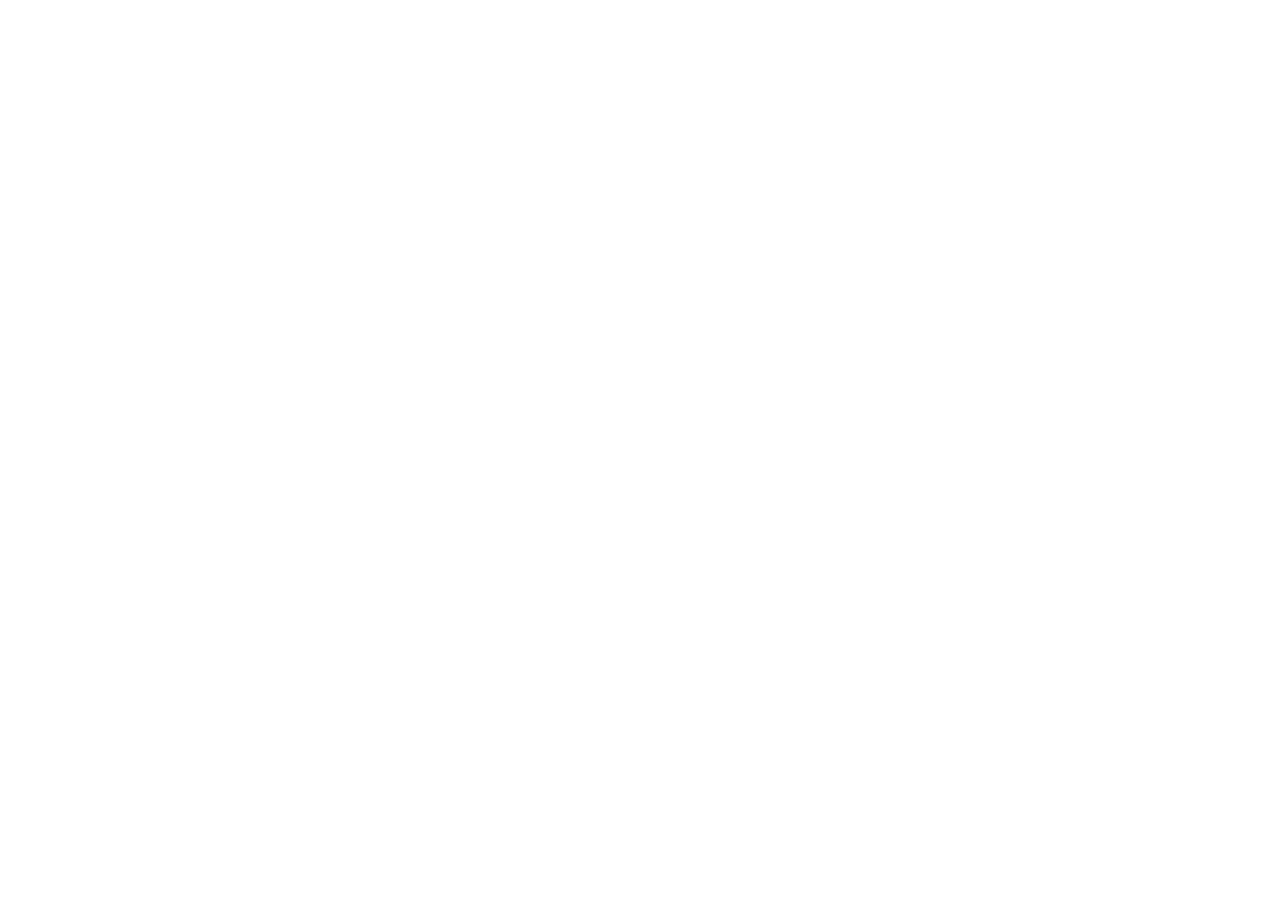
==== index.html @ 7a563572 "Add AI career blog homepage" ====
<!doctype html>
<html lang="zh-CN">
  <head>
    <meta charset="UTF-8" />
    <meta name="viewport" content="width=device-width, initial-scale=1.0" />
    <meta
      name="description"
      content="中级 AI 应用工程师求职准备博客，记录两个月学习路线、每日任务和项目进展。"
    />
    <title>AI 求职实验室</title>
    <link rel="stylesheet" href="./src/styles.css" />
  </head>
  <body>
    <div id="app"></div>
    <script type="module" src="./src/app.js"></script>
  </body>
  </html>
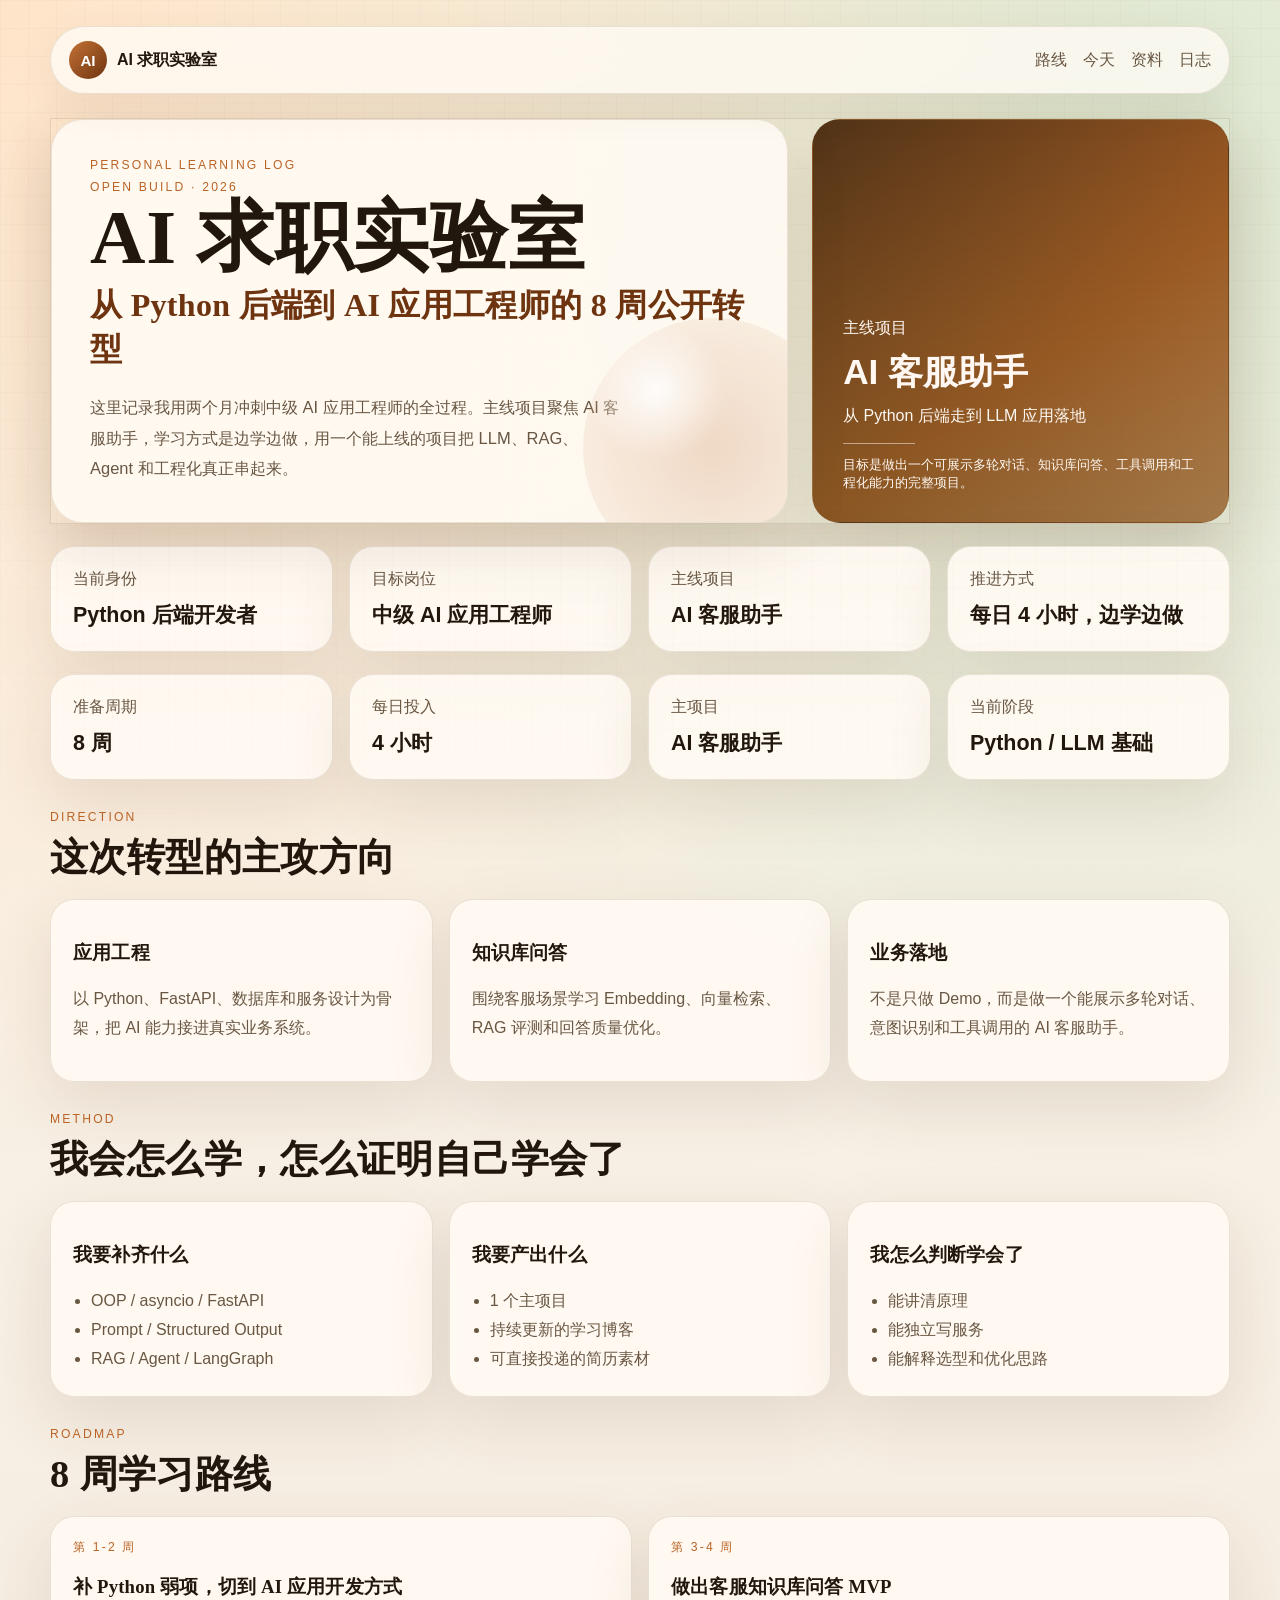
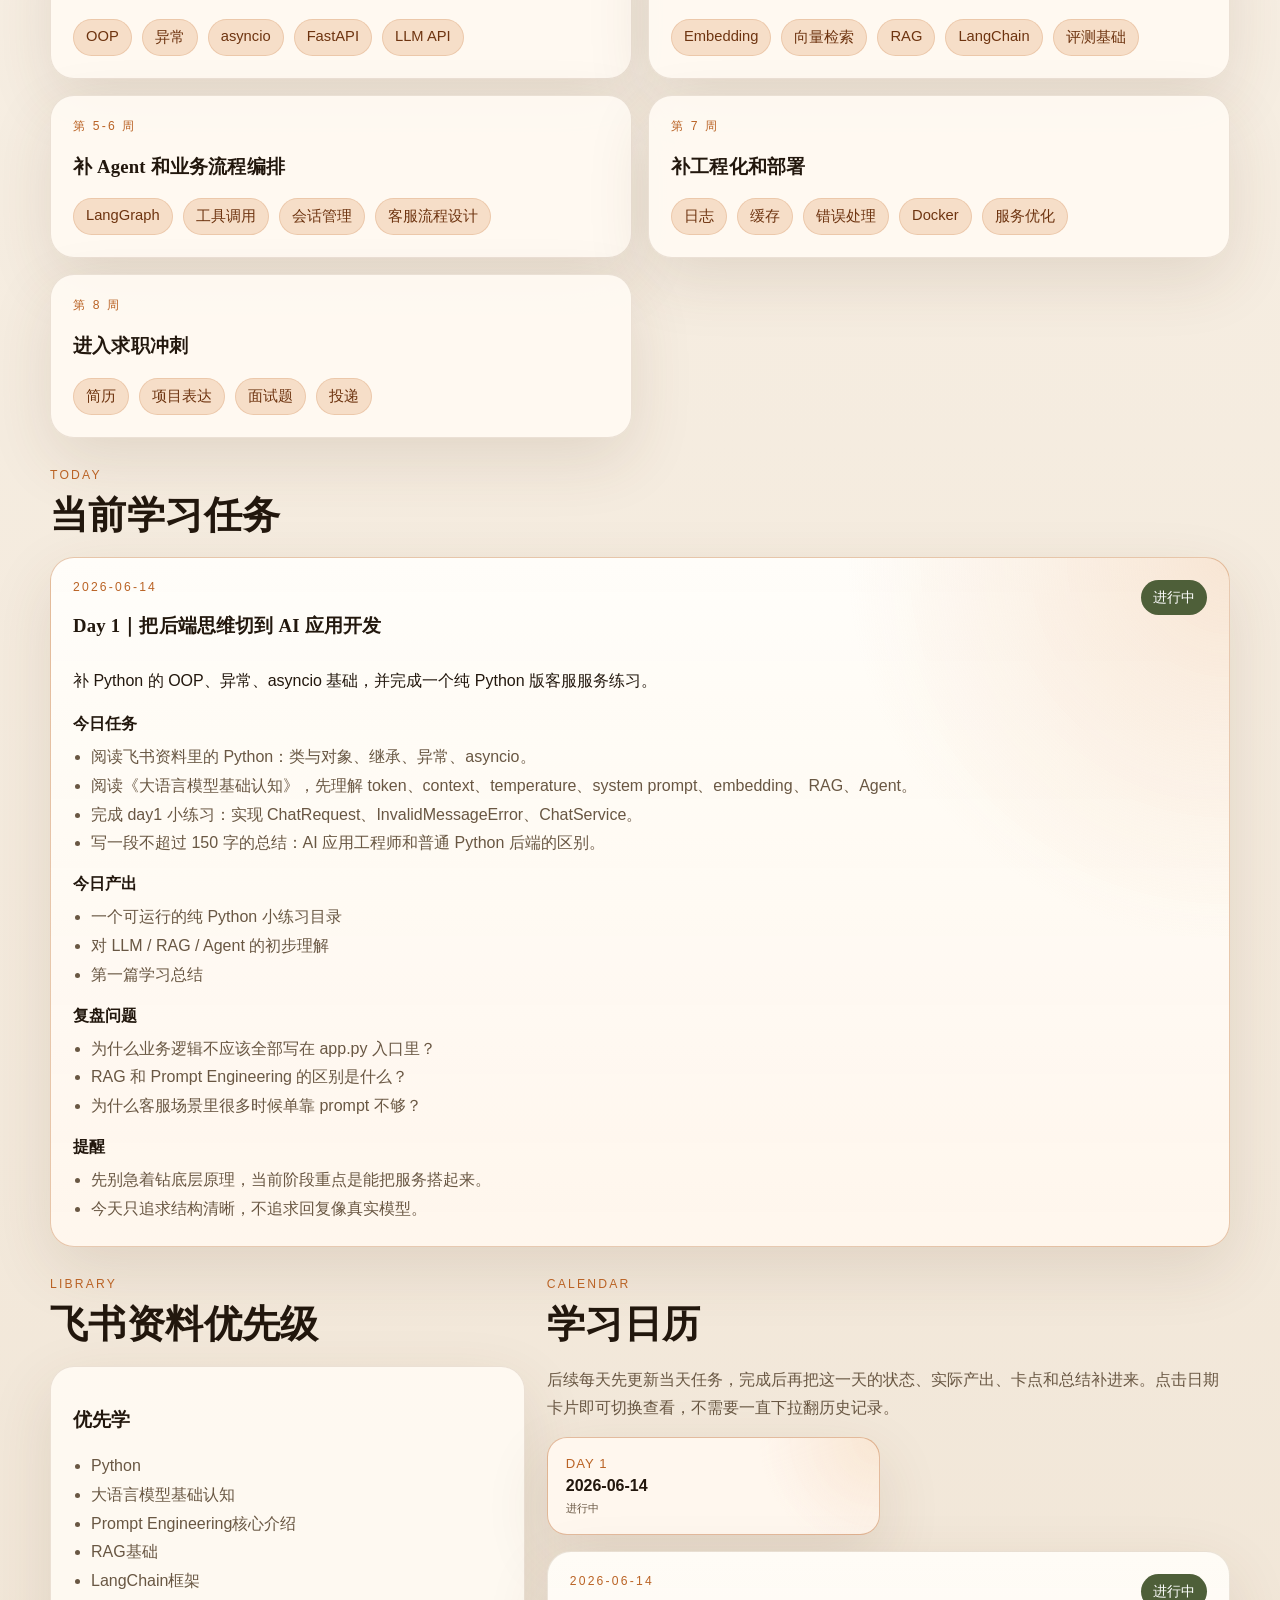
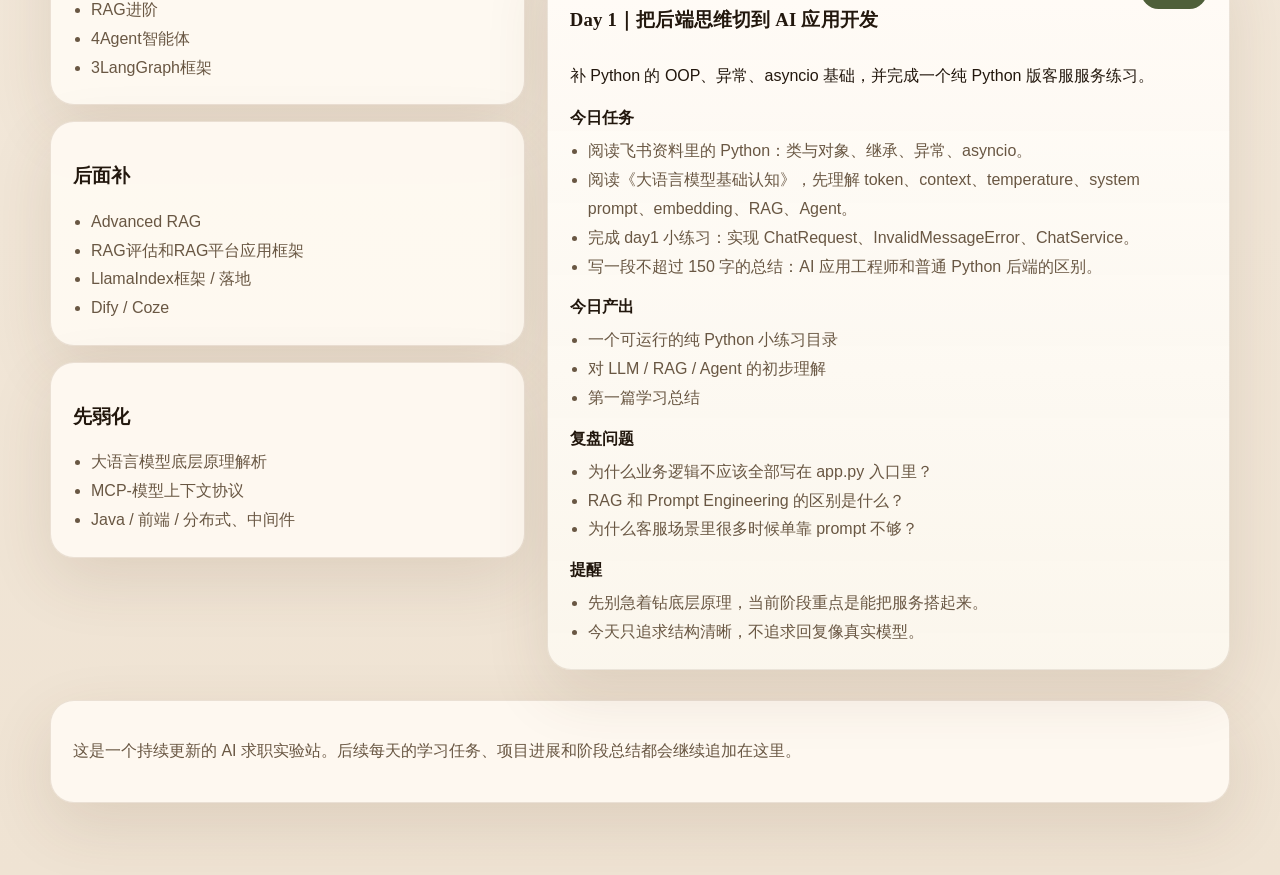
==== commit 657871ab: "Turn homepage into section portal" ====
--- a/index.html
+++ b/index.html
@@ -5,13 +5,13 @@
     <meta name="viewport" content="width=device-width, initial-scale=1.0" />
     <meta
       name="description"
-      content="中级 AI 应用工程师求职准备博客，记录两个月学习路线、每日任务和项目进展。"
+      content="中级 AI 应用工程师求职准备博客首页，包含学习路线、每日任务、资料优先级和学习日历入口。"
     />
     <title>AI 求职实验室</title>
     <link rel="stylesheet" href="./src/styles.css" />
   </head>
-  <body>
+  <body data-page="home">
     <div id="app"></div>
     <script type="module" src="./src/app.js"></script>
   </body>
-  </html>
+</html>
--- a/src/styles.css
+++ b/src/styles.css
@@ -0,0 +1,487 @@
+:root {
+  color-scheme: light;
+  --bg: #f5efe6;
+  --paper: rgba(255, 250, 243, 0.93);
+  --card: rgba(255, 252, 247, 0.9);
+  --line: rgba(111, 80, 45, 0.14);
+  --text: #22170d;
+  --muted: #695743;
+  --accent: #ba6325;
+  --accent-deep: #6e3410;
+  --accent-soft: rgba(241, 208, 178, 0.65);
+  --olive: #4e5f39;
+  --shadow: 0 22px 64px rgba(92, 57, 30, 0.12);
+  font-family: "IBM Plex Sans", "PingFang SC", "Hiragino Sans GB", "Microsoft YaHei", sans-serif;
+}
+
+* {
+  box-sizing: border-box;
+}
+
+html {
+  scroll-behavior: smooth;
+}
+
+body {
+  margin: 0;
+  min-width: 320px;
+  color: var(--text);
+  background:
+    radial-gradient(circle at top left, rgba(255, 226, 195, 0.84), transparent 28%),
+    radial-gradient(circle at 85% 4%, rgba(210, 226, 198, 0.76), transparent 25%),
+    linear-gradient(180deg, #fbf5ec 0%, #efe3d3 100%);
+}
+
+body::before {
+  content: "";
+  position: fixed;
+  inset: 0;
+  pointer-events: none;
+  background-image:
+    linear-gradient(rgba(126, 92, 57, 0.035) 1px, transparent 1px),
+    linear-gradient(90deg, rgba(126, 92, 57, 0.035) 1px, transparent 1px);
+  background-size: 28px 28px;
+  mask-image: linear-gradient(180deg, rgba(0, 0, 0, 0.88), rgba(0, 0, 0, 0.16));
+}
+
+a {
+  color: inherit;
+  text-decoration: none;
+}
+
+#app {
+  min-height: 100vh;
+}
+
+.page-shell {
+  width: min(1180px, calc(100% - 32px));
+  margin: 0 auto;
+  padding: 26px 0 72px;
+}
+
+.site-header {
+  position: sticky;
+  top: 14px;
+  z-index: 20;
+  display: flex;
+  align-items: center;
+  justify-content: space-between;
+  gap: 18px;
+  margin-bottom: 24px;
+  padding: 14px 18px;
+  border: 1px solid var(--line);
+  border-radius: 999px;
+  background: rgba(255, 251, 245, 0.78);
+  box-shadow: 0 12px 40px rgba(89, 59, 34, 0.08);
+  backdrop-filter: blur(16px);
+}
+
+.brand {
+  display: flex;
+  gap: 10px;
+  align-items: center;
+  font-weight: 700;
+}
+
+.brand-mark {
+  display: inline-grid;
+  place-items: center;
+  width: 38px;
+  height: 38px;
+  border-radius: 50%;
+  color: white;
+  background: linear-gradient(135deg, #c47235, #6e3410);
+  font-size: 0.95rem;
+}
+
+.site-nav {
+  display: flex;
+  flex-wrap: wrap;
+  gap: 16px;
+  color: var(--muted);
+}
+
+.site-nav a:hover {
+  color: var(--accent-deep);
+}
+
+.hero,
+.hero-copy,
+.hero-panel,
+.metric-card,
+.identity-card,
+.roadmap-card,
+.focus-card,
+.pillar-card,
+.entry-card,
+.library-card,
+.site-footer {
+  border: 1px solid var(--line);
+  box-shadow: var(--shadow);
+}
+
+.hero {
+  display: grid;
+  grid-template-columns: minmax(0, 1.45fr) minmax(310px, 0.82fr);
+  gap: 24px;
+  align-items: stretch;
+}
+
+.hero-copy,
+.hero-panel,
+.metric-card,
+.identity-card,
+.roadmap-card,
+.focus-card,
+.pillar-card,
+.entry-card,
+.library-card,
+.site-footer {
+  background: var(--paper);
+}
+
+.hero-copy {
+  position: relative;
+  overflow: hidden;
+  padding: 38px;
+  border-radius: 32px;
+}
+
+.hero-copy::after {
+  content: "";
+  position: absolute;
+  right: -56px;
+  bottom: -56px;
+  width: 260px;
+  height: 260px;
+  border-radius: 50%;
+  background:
+    radial-gradient(circle at 28% 28%, rgba(255, 255, 255, 0.88), transparent 26%),
+    radial-gradient(circle, rgba(186, 99, 37, 0.21), rgba(186, 99, 37, 0.03));
+}
+
+.hero h1,
+.hero h2,
+.section-title h2,
+.roadmap-card h3,
+.entry-card h3,
+.focus-card h3,
+.pillar-card h3,
+.library-card h3 {
+  font-family: "Iowan Old Style", "Times New Roman", "Songti SC", serif;
+  letter-spacing: 0.01em;
+}
+
+.hero-badge,
+.eyebrow {
+  margin: 0 0 8px;
+  text-transform: uppercase;
+  letter-spacing: 0.18em;
+  font-size: 0.76rem;
+  color: var(--accent);
+}
+
+.hero h1 {
+  margin: 0;
+  font-size: clamp(2.8rem, 6vw, 4.8rem);
+  line-height: 0.94;
+}
+
+.hero h2 {
+  margin: 10px 0 0;
+  font-size: clamp(1.18rem, 3vw, 2rem);
+  color: var(--accent-deep);
+}
+
+.hero-intro {
+  max-width: 58ch;
+  margin: 20px 0 0;
+  line-height: 1.85;
+  color: var(--muted);
+  font-size: 1.03rem;
+}
+
+.hero-panel {
+  display: flex;
+  flex-direction: column;
+  justify-content: flex-end;
+  gap: 10px;
+  padding: 30px;
+  border-radius: 28px;
+  color: #fff8f2;
+  background:
+    linear-gradient(180deg, rgba(43, 60, 31, 0.15), rgba(43, 60, 31, 0.34)),
+    linear-gradient(145deg, #573116 0%, #ba6325 58%, #e2985e 100%);
+}
+
+.hero-panel p,
+.hero-panel span,
+.hero-panel small {
+  margin: 0;
+}
+
+.hero-panel strong {
+  font-size: clamp(1.8rem, 4vw, 2.2rem);
+}
+
+.hero-panel-line {
+  width: 72px;
+  height: 1px;
+  margin: 6px 0 2px;
+  background: rgba(255, 248, 242, 0.5);
+}
+
+.identity-grid,
+.metric-grid,
+.focus-grid,
+.pillar-grid,
+.roadmap-grid,
+.library-grid,
+.entry-list,
+.calendar-grid {
+  display: grid;
+  gap: 16px;
+}
+
+.identity-grid {
+  grid-template-columns: repeat(4, minmax(0, 1fr));
+  margin-top: 22px;
+}
+
+.identity-card,
+.metric-card,
+.focus-card,
+.pillar-card,
+.roadmap-card,
+.library-card,
+.entry-card {
+  border-radius: 24px;
+  padding: 22px;
+}
+
+.identity-card span,
+.metric-card span {
+  display: block;
+  color: var(--muted);
+  margin-bottom: 10px;
+}
+
+.identity-card strong,
+.metric-card strong {
+  font-size: 1.34rem;
+}
+
+.metric-grid {
+  grid-template-columns: repeat(4, minmax(0, 1fr));
+  margin-top: 22px;
+}
+
+.section-block {
+  margin-top: 30px;
+}
+
+.section-title {
+  margin-bottom: 16px;
+}
+
+.section-title h2 {
+  margin: 0;
+  font-size: clamp(1.7rem, 3vw, 2.45rem);
+}
+
+.focus-grid,
+.pillar-grid,
+.roadmap-grid {
+  grid-template-columns: repeat(3, minmax(0, 1fr));
+}
+
+.roadmap-grid {
+  grid-template-columns: repeat(2, minmax(0, 1fr));
+}
+
+.focus-card p,
+.entry-goal,
+.site-footer p {
+  line-height: 1.8;
+  color: var(--muted);
+}
+
+.tag-row {
+  display: flex;
+  flex-wrap: wrap;
+  gap: 10px;
+}
+
+.tag {
+  padding: 8px 12px;
+  border: 1px solid rgba(186, 99, 37, 0.18);
+  border-radius: 999px;
+  color: var(--accent-deep);
+  background: var(--accent-soft);
+  font-size: 0.92rem;
+}
+
+.pillar-card ul,
+.library-card ul,
+.entry-card ul {
+  margin: 0;
+  padding-left: 18px;
+  color: var(--muted);
+  line-height: 1.8;
+}
+
+.split-layout {
+  display: grid;
+  grid-template-columns: minmax(0, 0.82fr) minmax(0, 1.18fr);
+  gap: 22px;
+  align-items: start;
+}
+
+.calendar-note {
+  margin: 0 0 14px;
+  line-height: 1.8;
+  color: var(--muted);
+}
+
+.calendar-grid {
+  grid-template-columns: repeat(2, minmax(0, 1fr));
+  margin-bottom: 16px;
+}
+
+.calendar-card {
+  display: flex;
+  flex-direction: column;
+  gap: 6px;
+  align-items: start;
+  padding: 18px;
+  border: 1px solid var(--line);
+  border-radius: 20px;
+  background: rgba(255, 252, 247, 0.8);
+  color: var(--text);
+  box-shadow: var(--shadow);
+  text-align: left;
+}
+
+.calendar-card.active {
+  border-color: rgba(186, 99, 37, 0.4);
+  background:
+    radial-gradient(circle at top right, rgba(241, 208, 178, 0.45), transparent 35%),
+    rgba(255, 248, 240, 0.95);
+}
+
+.calendar-day {
+  color: var(--accent);
+  font-size: 0.82rem;
+  letter-spacing: 0.08em;
+  text-transform: uppercase;
+}
+
+.calendar-card strong {
+  font-size: 1rem;
+}
+
+.calendar-card small {
+  color: var(--muted);
+}
+
+.entry-card {
+  background:
+    linear-gradient(180deg, rgba(255, 252, 247, 0.98), rgba(251, 246, 237, 0.94)),
+    var(--paper);
+}
+
+.entry-card.featured {
+  border-color: rgba(186, 99, 37, 0.34);
+  background:
+    radial-gradient(circle at top right, rgba(241, 208, 178, 0.52), transparent 28%),
+    linear-gradient(180deg, rgba(255, 253, 249, 0.98), rgba(255, 247, 238, 0.94));
+}
+
+.entry-head {
+  display: flex;
+  justify-content: space-between;
+  gap: 16px;
+  align-items: start;
+}
+
+.status {
+  flex-shrink: 0;
+  padding: 8px 12px;
+  border-radius: 999px;
+  background: var(--olive);
+  color: white;
+  font-size: 0.88rem;
+}
+
+.entry-goal {
+  margin: 10px 0 18px;
+  color: var(--text);
+}
+
+.entry-card section + section {
+  margin-top: 16px;
+}
+
+.entry-card h4 {
+  margin: 0 0 8px;
+}
+
+.site-footer {
+  margin-top: 30px;
+  border-radius: 24px;
+  padding: 20px 22px;
+}
+
+@media (max-width: 980px) {
+  .hero,
+  .split-layout,
+  .metric-grid,
+  .identity-grid,
+  .focus-grid,
+  .pillar-grid,
+  .roadmap-grid,
+  .calendar-grid {
+    grid-template-columns: 1fr;
+  }
+
+  .page-shell {
+    width: min(100% - 24px, 980px);
+    padding-top: 20px;
+  }
+
+  .site-header {
+    top: 10px;
+    padding: 12px 14px;
+    border-radius: 24px;
+  }
+
+  .site-nav {
+    gap: 12px;
+    font-size: 0.94rem;
+  }
+}
+
+@media (max-width: 640px) {
+  .site-header {
+    align-items: start;
+    flex-direction: column;
+  }
+
+  .hero-copy,
+  .hero-panel,
+  .identity-card,
+  .metric-card,
+  .focus-card,
+  .pillar-card,
+  .roadmap-card,
+  .entry-card,
+  .library-card,
+  .site-footer {
+    padding: 18px;
+    border-radius: 20px;
+  }
+
+  .hero-copy {
+    padding-top: 28px;
+  }
+}
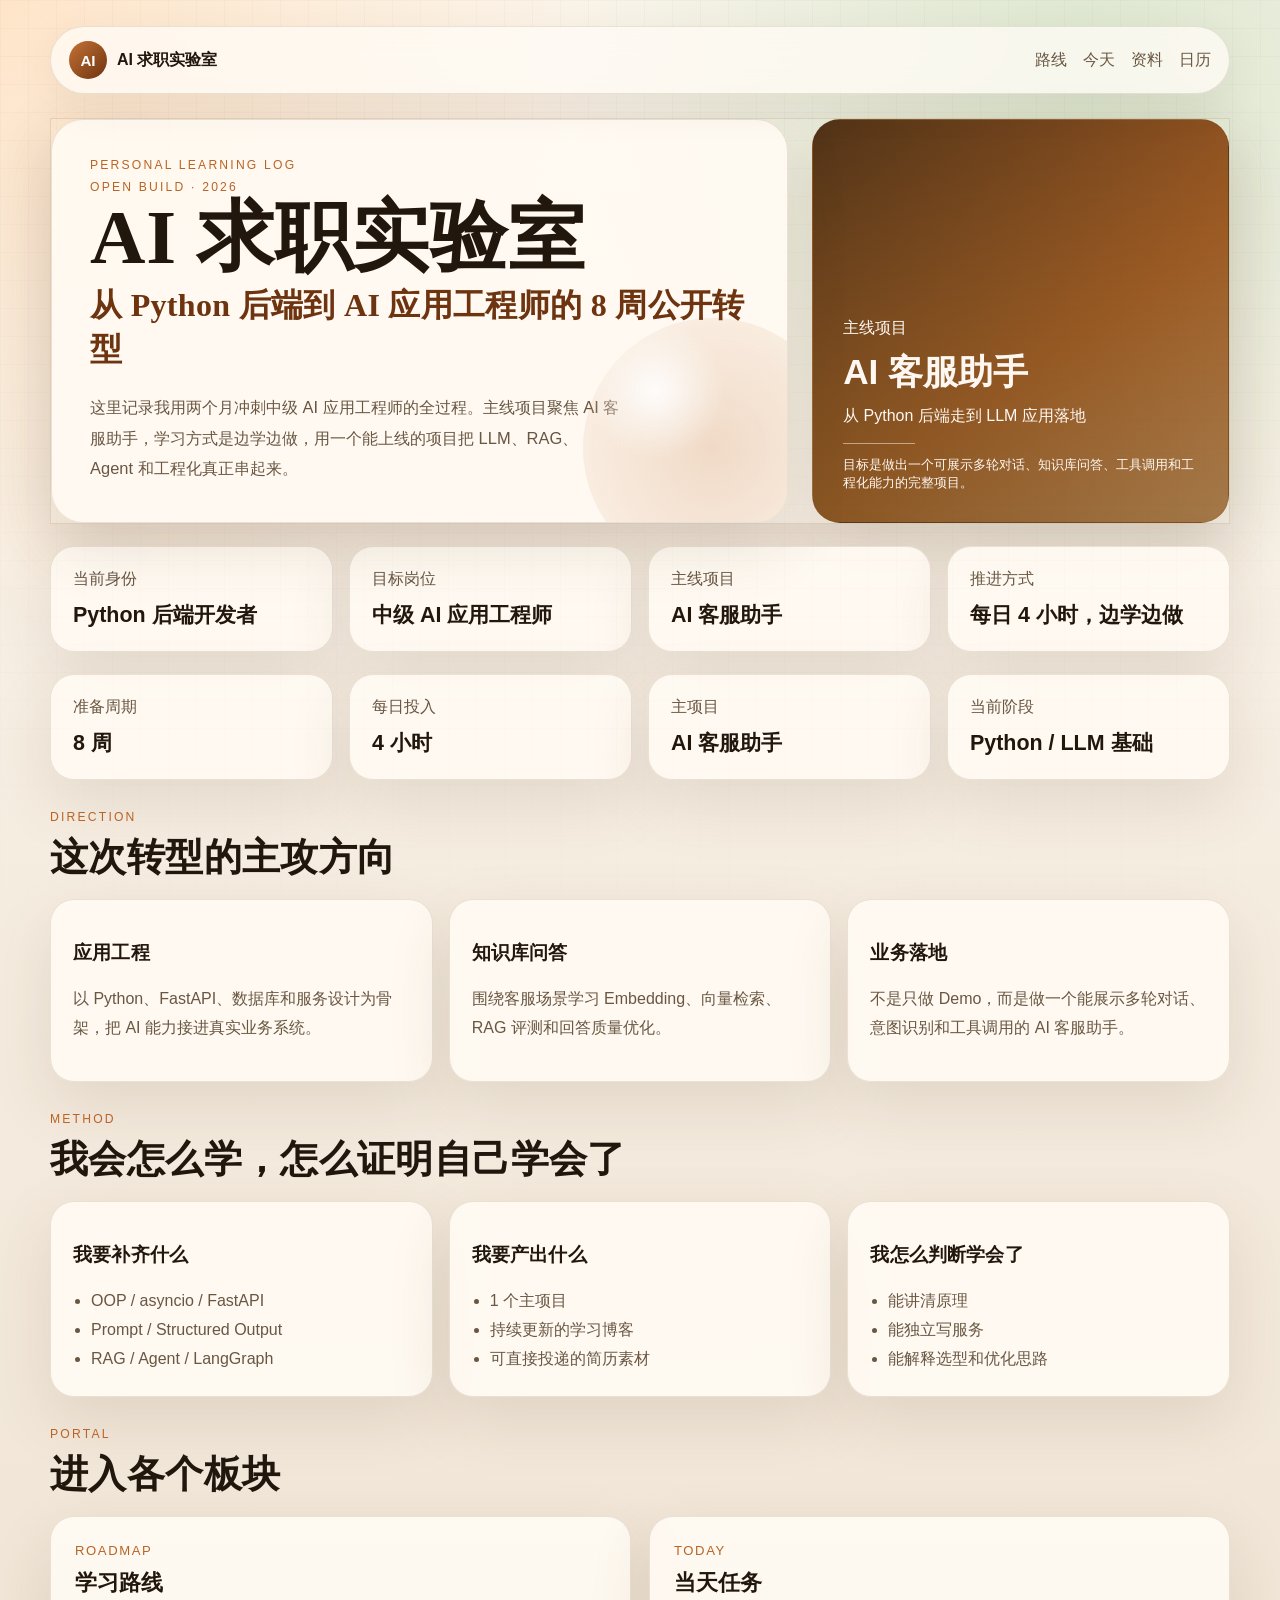
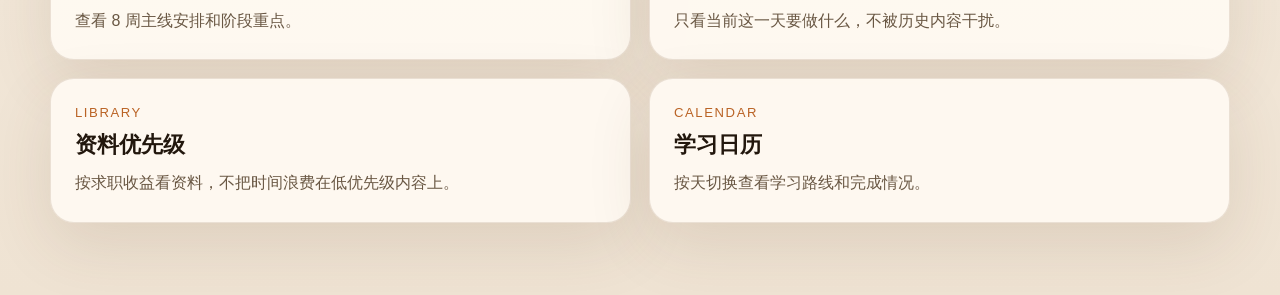
==== commit ad0fd287: "Bust cache for multipage homepage" ====
--- a/index.html
+++ b/index.html
@@ -8,10 +8,10 @@
       content="中级 AI 应用工程师求职准备博客首页，包含学习路线、每日任务、资料优先级和学习日历入口。"
     />
     <title>AI 求职实验室</title>
-    <link rel="stylesheet" href="./src/styles.css" />
+    <link rel="stylesheet" href="./src/styles.css?v=20260614-multipage" />
   </head>
   <body data-page="home">
     <div id="app"></div>
-    <script type="module" src="./src/app.js"></script>
+    <script type="module" src="./src/app.js?v=20260614-multipage"></script>
   </body>
 </html>
--- a/src/styles.css
+++ b/src/styles.css
@@ -101,6 +101,11 @@
   color: var(--muted);
 }
 
+.site-nav a.active {
+  color: var(--accent-deep);
+  font-weight: 700;
+}
+
 .site-nav a:hover {
   color: var(--accent-deep);
 }
@@ -280,6 +285,27 @@
   margin-top: 30px;
 }
 
+.section-hero {
+  padding: 30px 32px;
+  margin-bottom: 24px;
+  border: 1px solid var(--line);
+  border-radius: 28px;
+  background: var(--paper);
+  box-shadow: var(--shadow);
+}
+
+.section-hero h1 {
+  margin: 0 0 10px;
+  font-family: "Iowan Old Style", "Times New Roman", "Songti SC", serif;
+  font-size: clamp(2rem, 4vw, 3rem);
+}
+
+.section-hero p:last-child {
+  margin: 0;
+  line-height: 1.8;
+  color: var(--muted);
+}
+
 .section-title {
   margin-bottom: 16px;
 }
@@ -335,6 +361,53 @@
   grid-template-columns: minmax(0, 0.82fr) minmax(0, 1.18fr);
   gap: 22px;
   align-items: start;
+}
+
+.portal-grid {
+  display: grid;
+  grid-template-columns: repeat(2, minmax(0, 1fr));
+  gap: 18px;
+}
+
+.portal-card {
+  display: block;
+  padding: 24px;
+  border: 1px solid var(--line);
+  border-radius: 24px;
+  background: var(--paper);
+  box-shadow: var(--shadow);
+}
+
+.portal-kicker {
+  display: inline-block;
+  margin-bottom: 10px;
+  color: var(--accent);
+  letter-spacing: 0.12em;
+  text-transform: uppercase;
+  font-size: 0.82rem;
+}
+
+.portal-card strong {
+  display: block;
+  margin-bottom: 10px;
+  font-size: 1.35rem;
+}
+
+.portal-card p {
+  margin: 0;
+  line-height: 1.8;
+  color: var(--muted);
+}
+
+.calendar-layout {
+  display: grid;
+  grid-template-columns: minmax(280px, 0.7fr) minmax(0, 1.3fr);
+  gap: 20px;
+  align-items: start;
+}
+
+.full-width {
+  grid-template-columns: 1fr;
 }
 
 .calendar-note {
@@ -440,7 +513,9 @@
   .focus-grid,
   .pillar-grid,
   .roadmap-grid,
-  .calendar-grid {
+  .calendar-grid,
+  .portal-grid,
+  .calendar-layout {
     grid-template-columns: 1fr;
   }
 
@@ -469,6 +544,7 @@
 
   .hero-copy,
   .hero-panel,
+  .section-hero,
   .identity-card,
   .metric-card,
   .focus-card,
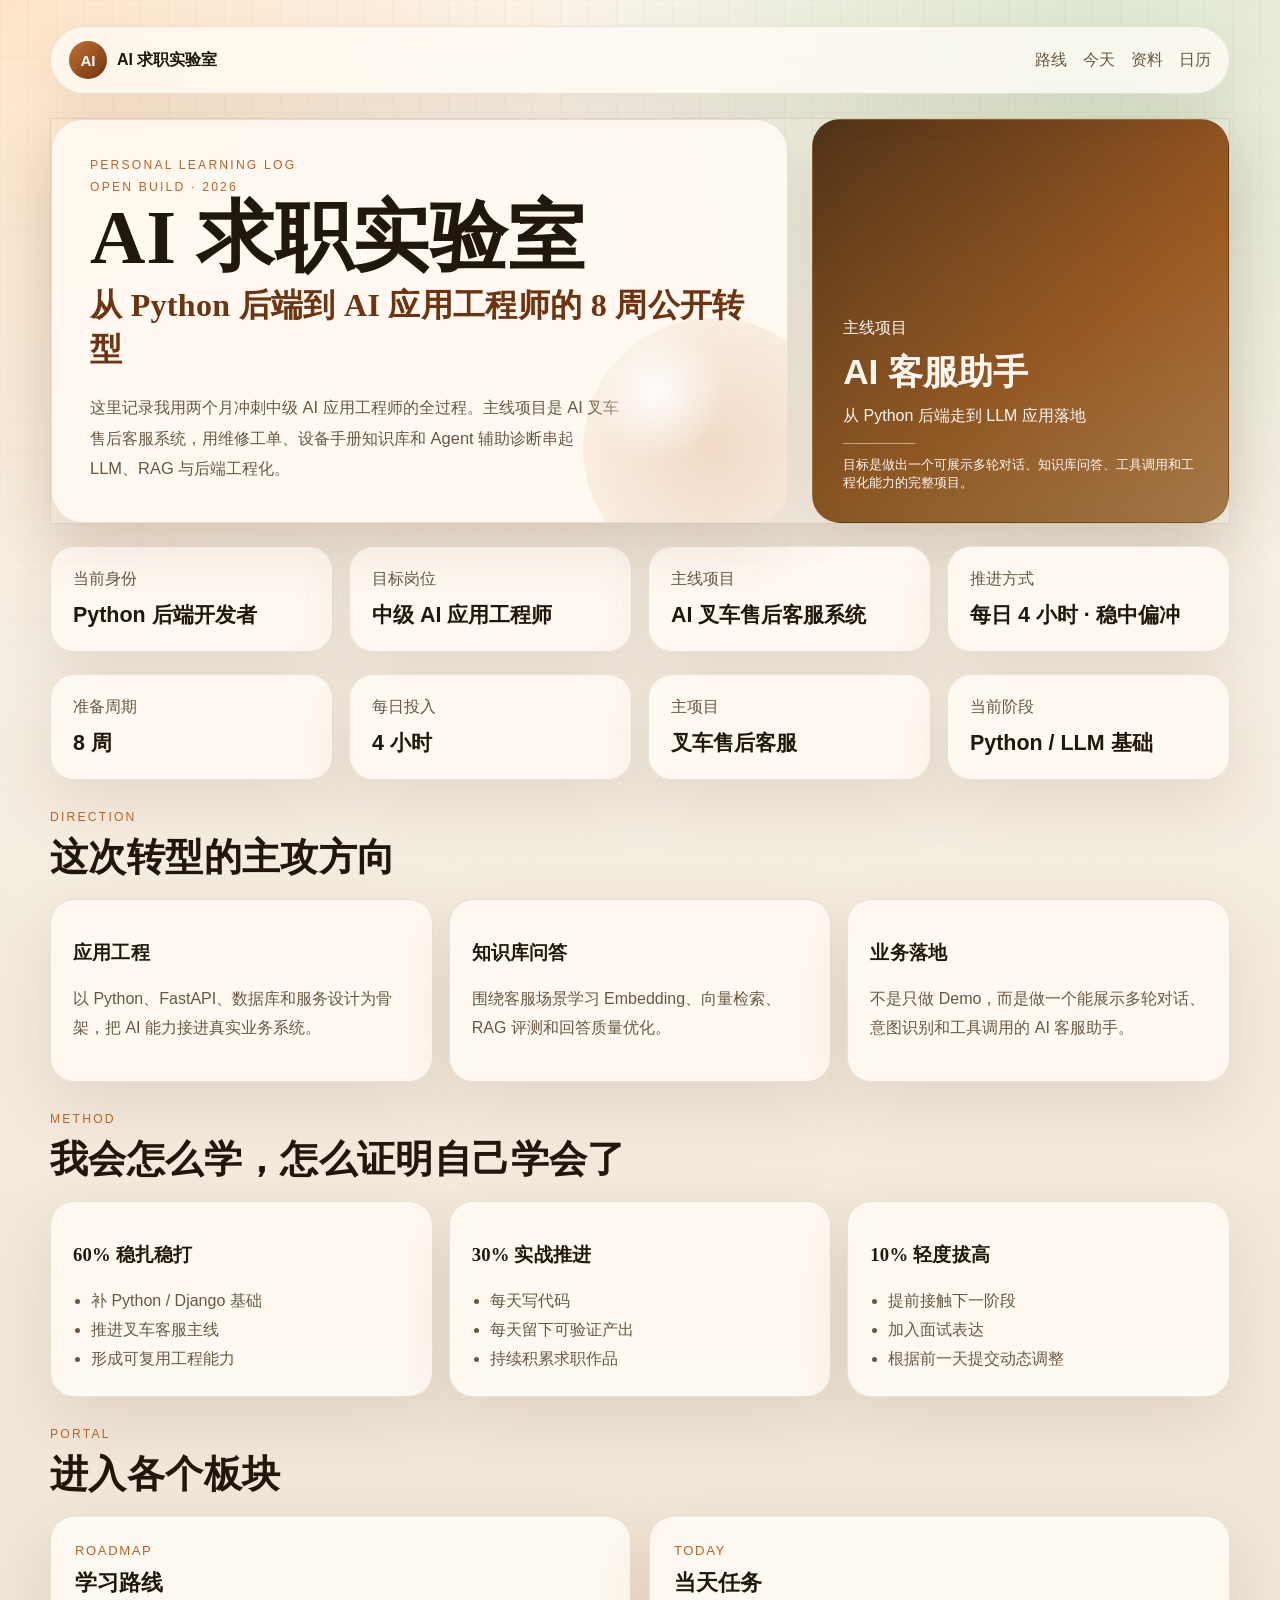
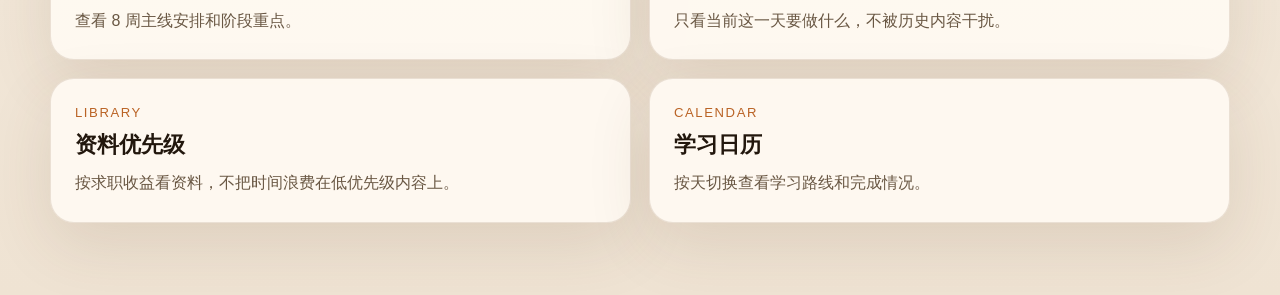
==== commit ff57011f: "update Day 1 plan: index.html" ====
--- a/index.html
+++ b/index.html
@@ -8,10 +8,10 @@
       content="中级 AI 应用工程师求职准备博客首页，包含学习路线、每日任务、资料优先级和学习日历入口。"
     />
     <title>AI 求职实验室</title>
-    <link rel="stylesheet" href="./src/styles.css?v=20260614-multipage" />
+    <link rel="stylesheet" href="./src/styles.css?v=20260615-exercise" />
   </head>
   <body data-page="home">
     <div id="app"></div>
-    <script type="module" src="./src/app.js?v=20260614-multipage"></script>
+    <script type="module" src="./src/app.js?v=20260624-day1"></script>
   </body>
 </html>
--- a/src/styles.css
+++ b/src/styles.css
@@ -399,11 +399,84 @@
   color: var(--muted);
 }
 
+.related-links {
+  display: grid;
+  gap: 12px;
+}
+
+.related-link-card {
+  display: block;
+  padding: 16px 18px;
+  border: 1px solid var(--line);
+  border-radius: 18px;
+  background: rgba(255, 252, 247, 0.86);
+}
+
+.related-link-card strong {
+  display: block;
+  margin-bottom: 6px;
+}
+
+.related-link-card span {
+  color: var(--muted);
+  line-height: 1.7;
+}
+
 .calendar-layout {
   display: grid;
   grid-template-columns: minmax(280px, 0.7fr) minmax(0, 1.3fr);
   gap: 20px;
   align-items: start;
+}
+
+.exercise-layout {
+  display: grid;
+  grid-template-columns: repeat(2, minmax(0, 1fr));
+  gap: 18px;
+}
+
+.exercise-card {
+  padding: 22px;
+  border: 1px solid var(--line);
+  border-radius: 24px;
+  background: var(--paper);
+  box-shadow: var(--shadow);
+}
+
+.exercise-card h2 {
+  margin: 0 0 12px;
+  font-family: "Iowan Old Style", "Times New Roman", "Songti SC", serif;
+}
+
+.exercise-card ul {
+  margin: 0;
+  padding-left: 18px;
+  line-height: 1.8;
+  color: var(--muted);
+}
+
+.exercise-card pre {
+  margin: 0 0 14px;
+  padding: 16px;
+  overflow: auto;
+  border-radius: 16px;
+  background: #2a221b;
+  color: #f6eee6;
+}
+
+.exercise-card code {
+  font-family: "SFMono-Regular", "Menlo", monospace;
+}
+
+.full-span {
+  grid-column: 1 / -1;
+}
+
+.back-link {
+  display: inline-block;
+  margin-top: 16px;
+  color: var(--accent-deep);
+  font-weight: 700;
 }
 
 .full-width {
@@ -515,7 +588,8 @@
   .roadmap-grid,
   .calendar-grid,
   .portal-grid,
-  .calendar-layout {
+  .calendar-layout,
+  .exercise-layout {
     grid-template-columns: 1fr;
   }
 
